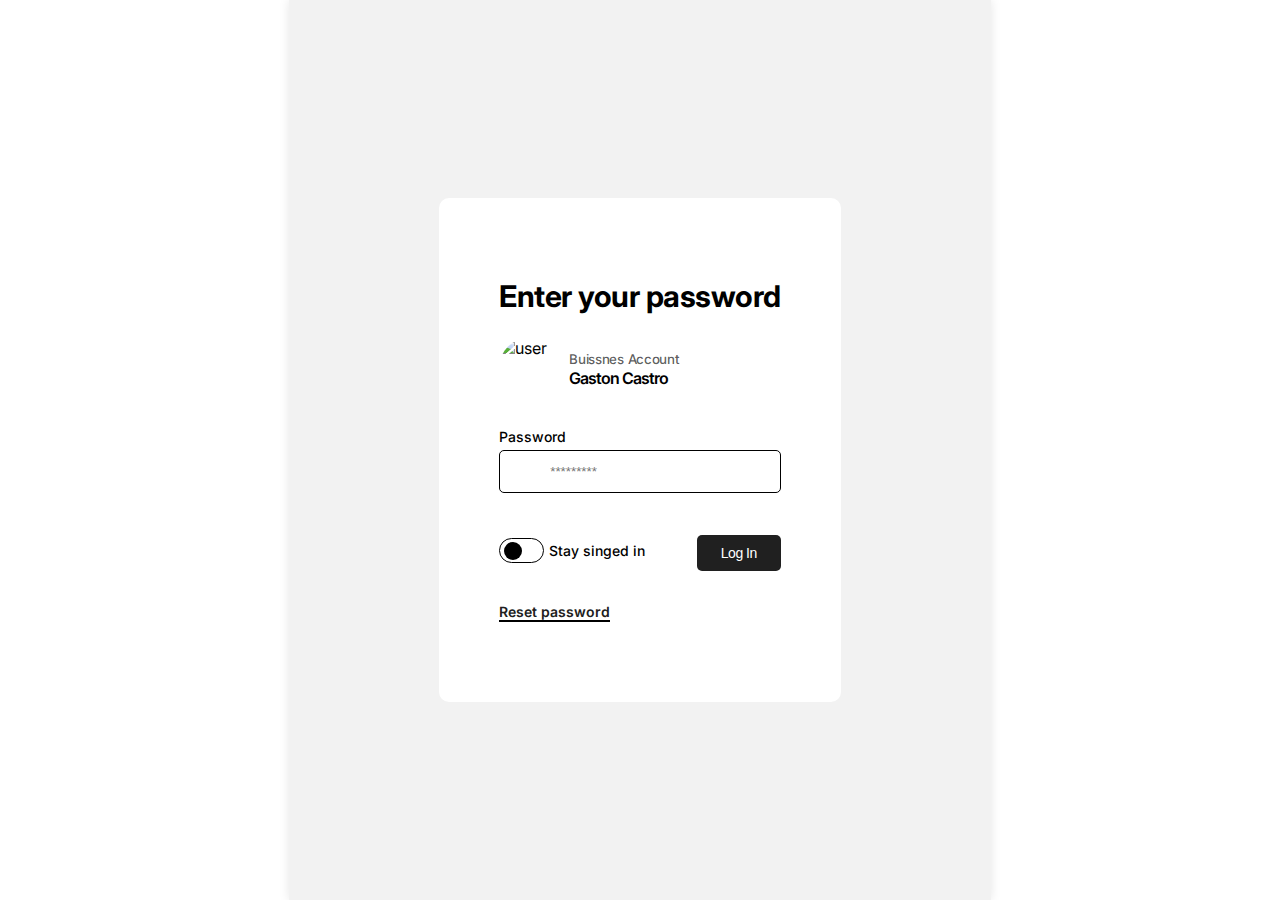
==== password-field/index.html @ d153c945 "password-field" ====
<!DOCTYPE html>
<html lang="en">
  <head>
    <meta charset="UTF-8" />
    <meta name="viewport" content="width=device-width, initial-scale=1.0" />
    <link
      rel="stylesheet"
      href="https://cdnjs.cloudflare.com/ajax/libs/font-awesome/6.2.1/css/all.min.css"
      integrity="sha512-MV7K8+y+gLIBoVD59lQIYicR65iaqukzvf/nwasF0nqhPay5w/9lJmVM2hMDcnK1OnMGCdVK+iQrJ7lzPJQd1w=="
      crossorigin="anonymous"
      referrerpolicy="no-referrer"
    />
    <link rel="stylesheet" href="./styles.css" />
    <script src="./script.js" defer></script>
    <title>Login</title>
  </head>
  <body>
    <div class="wrapper">
      <form action="" class="form">
        <h1 class="heading-primary">Enter your password</h1>

        <figure class="user">
          <img src="./gaston.png" alt="user" class="user__img" />
          <figurecaption class="user__caption">
            <small class="text--secondary">Buissnes Account</small>
            <h3 class="heading-tertiary">Gaston Castro</h3>
          </figurecaption>
        </figure>

        <div class="from__field">
          <label class="form__label" for="password">Password</label>
          <i class="fa-solid fa-lock icon icon--left"></i>
          <i class="fa-solid fa-eye-slash icon icon--right show"></i>
          <i class="fa-regular fa-eye icon icon--right hidde"></i>
          <input
            type="password"
            id="password"
            name="password"
            placeholder="*********"
            required
            class="form__input"
            minlength="8"
          />
          <p class="error-msg">Password is invalid</p>
        </div>

        <div class="flex">
          <div class="switch">
            <input
              type="checkbox"
              name="remember"
              id="remember"
              class="switch__input"
            />
            <label for="remember" class="switch__label"
              >Stay singed in
              <div class="switch__content">
                <span class="switch__dot"></span>
              </div>
            </label>
          </div>
          <button type="submit" class="btn">Log In</button>
        </div>
        <a href="#" class="link">Reset password</a>
      </form>
    </div>
  </body>
</html>
---- password-field/styles.css ----
@import url("https://fonts.googleapis.com/css2?family=Lato:ital,wght@0,100;0,300;0,400;0,700;0,900;1,100;1,300;1,400;1,700;1,900&display=swap");
@import url("https://fonts.googleapis.com/css2?family=Inter:wght@100..900&family=Lato:ital,wght@0,100;0,300;0,400;0,700;0,900;1,100;1,300;1,400;1,700;1,900&display=swap");
*,
::after,
::before {
  margin: 0;
  padding: 0;
  box-sizing: border-box;
}

:root {
  --color-dark: #202020;
  --color-light: #fff;
  --color-grey: #aeaeae;
}
body {
  font-family: "Inter", sans-serif;
  font-size: 1.6rem;
  color: var(--color-font-primary);
  display: flex;
  align-items: center;
  justify-content: center;
  height: 100dvh;
}

html {
  font-size: 62.5%;
}

img {
  max-width: 100%;
  display: block;
}

.wrapper {
  background-color: rgba(0, 0, 0, 0.05);
  display: flex;
  flex-direction: column;
  justify-content: center;
  padding: 15rem;
  box-shadow: 0 0 10px 0px rgba(0, 0, 0, 0.1);
  height: 100%;
}

.form {
  background-color: #ffffff;
  padding: 8rem 6rem;
  border-radius: 1rem;
}
.from__field {
  margin-bottom: 2rem;
  position: relative;
}
.form__input {
  border: none;
  padding: 1.3rem 1rem 1.3rem 5rem;
  border-radius: 0.5rem;
  border: 1.5px solid rgba(0, 0, 0, 1);
  outline: none;
  width: 100%;
}
.form__input:user-invalid + .error-msg {
  opacity: 1;
}

.error-msg {
  margin-top: 0.5rem;
  font-size: 1.4rem;
  opacity: 0;
  font-weight: 500;
  color: rgba(231, 78, 78, 1);
}
.form__input:focus {
  outline: 2px solid rgba(0, 0, 0, 1);
}
.form__label,
.switch__label {
  display: block;
  font-size: 1.4rem;
  margin-bottom: 0.5rem;
  font-weight: 500;
}
.icon {
  position: absolute;
  top: 35px;
  cursor: pointer;
  display: block;
}

.icon--left {
  left: 25px;
}

.icon--right {
  right: 15px;
}

.user {
  display: flex;
  gap: 1rem;
  align-items: center;
  margin-bottom: 3rem;
}
.user__caption {
}
.user__img {
  width: 6rem;
  height: 6rem;
  border-radius: 50%;
  object-fit: cover;
}

.inline {
  display: inline-block;
}
.text {
}
.text--secondary {
  letter-spacing: -0.3px;
  font-weight: 500;
  color: rgba(0, 0, 0, 0.65);
}
.heading-primary {
  margin-bottom: 2.4rem;
  font-size: 3rem;
  letter-spacing: -0.5px;
}
.heading-tertiary {
  font-size: 1.6rem;
  font-weight: 600;
  letter-spacing: -1px;
}

.flex {
  display: flex;
  justify-content: space-between;
  align-items: center;
  margin-bottom: 3rem;
}

.hidden {
  opacity: 0;
}

.btn {
  background-color: #202020;
  color: #fff;
  cursor: pointer;
  border: none;
  padding: 1rem 2.4rem;
  border-radius: 0.5rem;
  font-size: 1.4rem;
  letter-spacing: -0.5px;
  font-weight: 500;
}

.link {
  color: #202020;
  font-size: 1.4rem;
  font-weight: 600;
  text-decoration: none;
  display: inline-block;
}
.link::after {
  content: "";
  display: block;
  width: 100%;
  height: 1.5px;
  background-color: #000;
}

.switch__input {
  display: none;
}
.switch__content {
  width: 45px;
  height: 25px;
  border-radius: 300px;
  border: 1px solid black;
  position: relative;
}
.switch__label {
  cursor: pointer;
  display: flex;
  align-items: center;
  flex-direction: row-reverse;
  gap: 0.5rem;
}
.switch__dot {
  position: absolute;
  left: 4px;
  top: 50%;
  transform: translateY(-50%);
  width: 18px;
  height: 18px;
  border-radius: 50%;
  background-color: #000;
  transition: all 0.3s;
}

.switch__input:checked + .switch__label .switch__content {
  background-color: #000;
}

.switch__input:checked + .switch__label .switch__dot {
  background-color: #fff;
  transform: translate(100%, -50%);
}
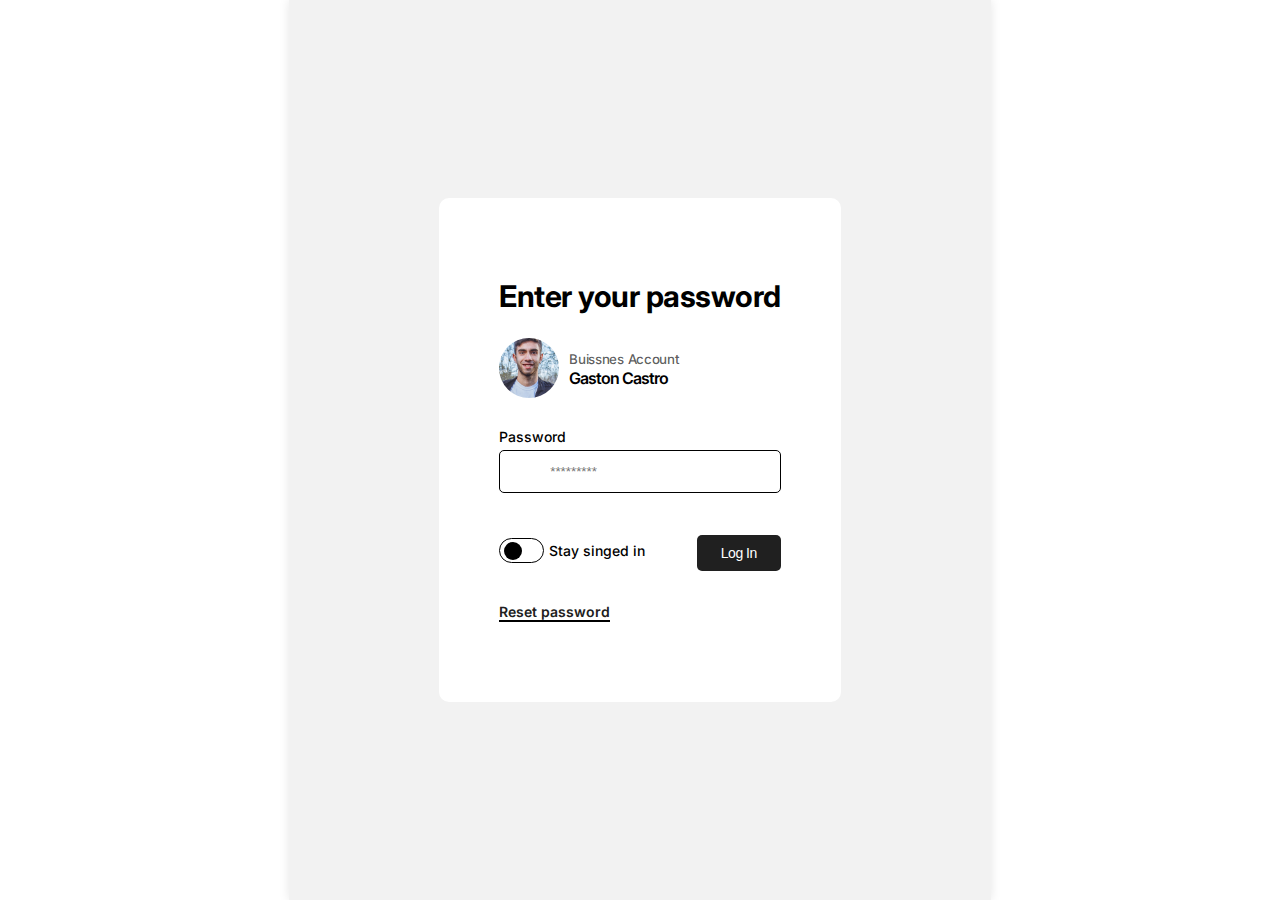
==== commit 0dd07cb5: "fix url" ====
--- a/password-field/index.html
+++ b/password-field/index.html
@@ -20,7 +20,7 @@
         <h1 class="heading-primary">Enter your password</h1>
 
         <figure class="user">
-          <img src="./gaston.png" alt="user" class="user__img" />
+          <img src="./imgs/gaston.png" alt="user" class="user__img" />
           <figurecaption class="user__caption">
             <small class="text--secondary">Buissnes Account</small>
             <h3 class="heading-tertiary">Gaston Castro</h3>
